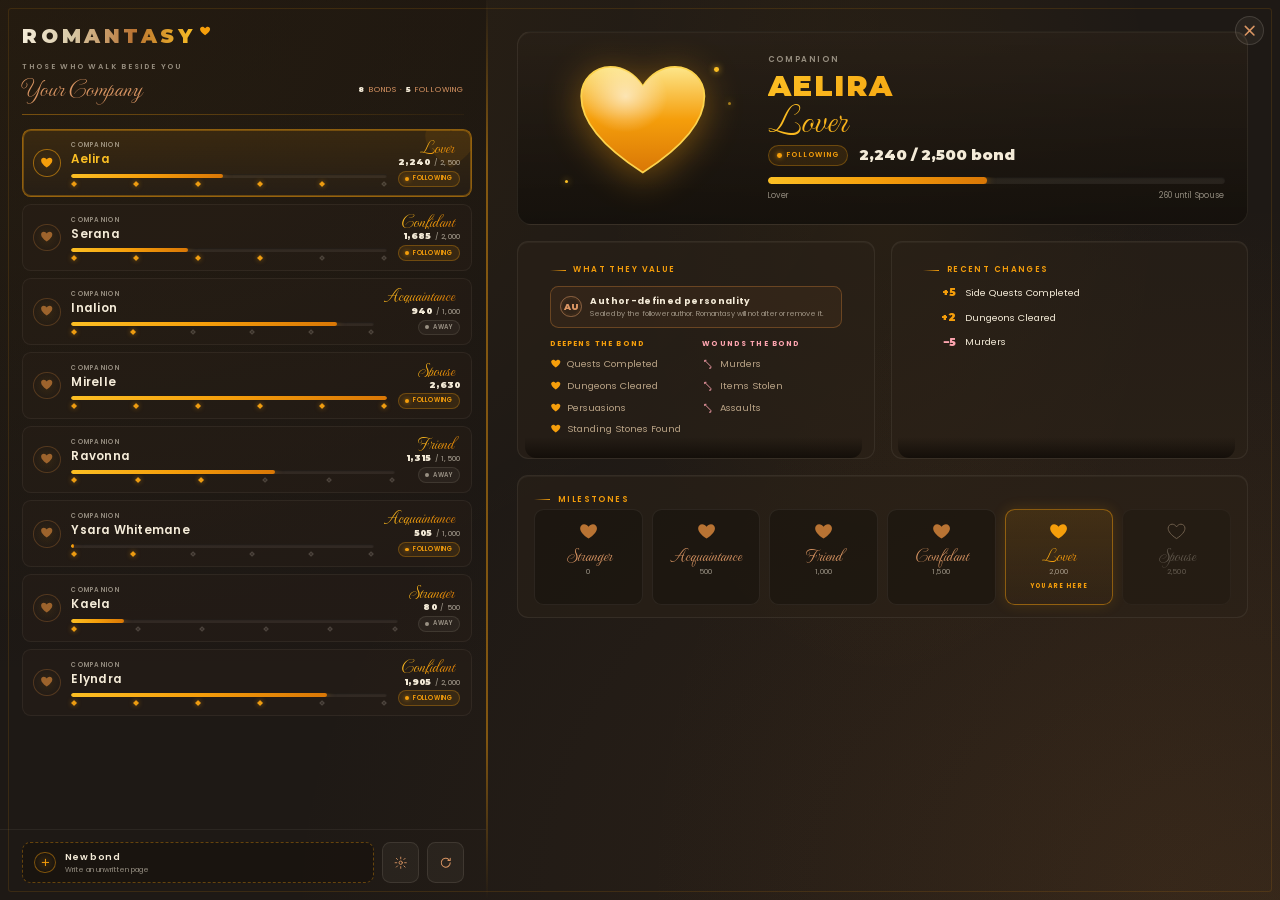
==== view/index.html @ e02ab358 "Initial public release" ====
<!doctype html>
<html lang="en">
<head>
  <meta charset="UTF-8" />
  <meta name="viewport" content="width=device-width, initial-scale=1.0" />
  <title>Romantasy</title>
  <link rel="icon" href="data:," />
  <style>
    /* ============================================================
       Romantasy — ForgeMaster Earth (full-screen edition)

       SCALING MODEL — "rem canvas":
       The whole UI is a fixed 16:9 design canvas (1600 x 900 design
       units = 100rem x 56.25rem). JS sets html{font-size} from the
       viewport (romantasyFitUI), so EVERY rem grows/shrinks as one
       block: identical layout at any resolution, just larger, and
       text stays rasterized at true size (crisp at 4K). No
       transform:scale (would blur upscaled text).

       PRISMA/Ultralight performance discipline (unchanged):
       - No backdrop-filter anywhere (expensive). Transparency is a
         flat rgba tint only.
       - No infinite animations.
       - Inner hairline strokes (inset 0 0 0 1px) over outer borders.
       - Animation cap 300ms (modal timer + entrance excepted).
       ============================================================ */

    /* Poppins — UI/body */
    /* FONTS-BEGIN */
@font-face{font-family:'Poppins';font-style:normal;font-weight:300;font-display:swap;src:url([data-uri]) format('truetype');}
@font-face{font-family:'Poppins';font-style:normal;font-weight:400;font-display:swap;src:url([data-uri]) format('truetype');}
@font-face{font-family:'Poppins';font-style:normal;font-weight:500;font-display:swap;src:url([data-uri]) format('truetype');}
@font-face{font-family:'Poppins';font-style:normal;font-weight:600;font-display:swap;src:url([data-uri]) format('truetype');}
@font-face{font-family:'Poppins';font-style:normal;font-weight:700;font-display:swap;src:url([data-uri]) format('truetype');}
@font-face{font-family:'Montserrat';font-style:normal;font-weight:900;font-display:swap;src:url([data-uri]) format('truetype');}
@font-face{font-family:'MonteCarlo';font-style:normal;font-weight:400;font-display:swap;src:url([data-uri]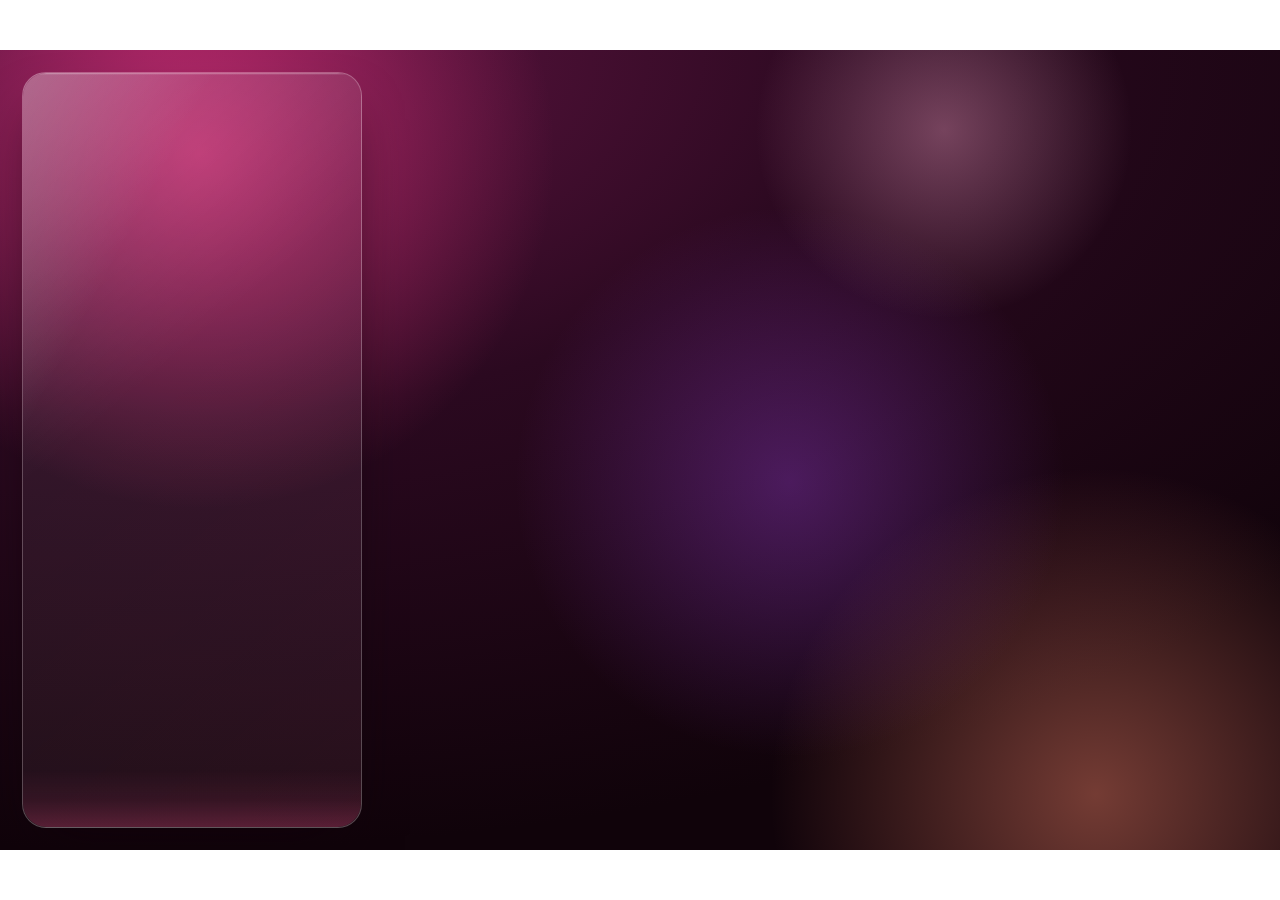
